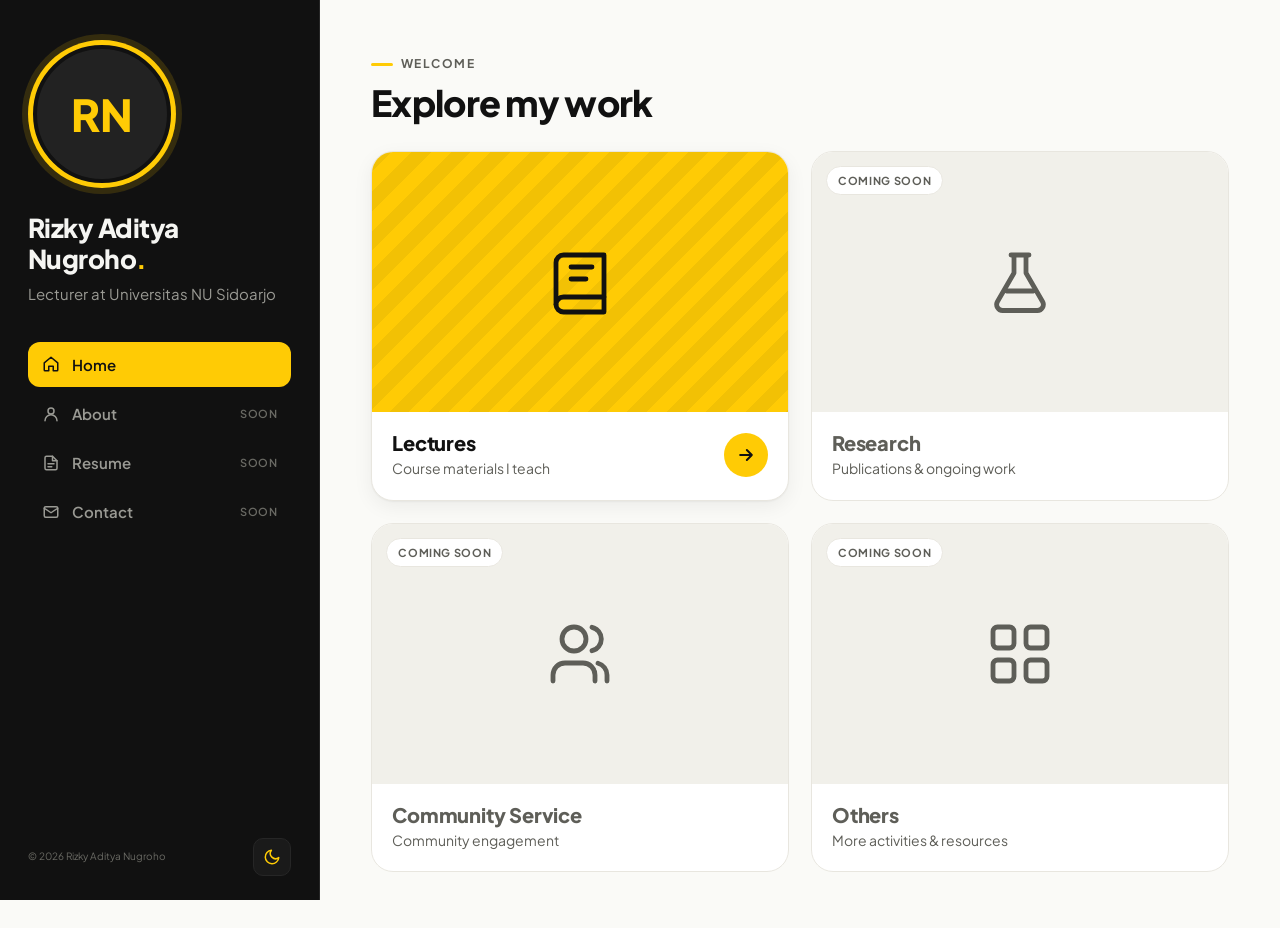
==== index.html @ 0687ba7e "Add files via upload" ====
<!doctype html>
<html lang="en">
<head>
<meta charset="utf-8">
<meta name="viewport" content="width=device-width, initial-scale=1">
<title>Rizky Aditya Nugroho</title>
<meta name="description" content="Rizky Aditya Nugroho — Lecturer at Universitas NU Sidoarjo. Lectures, research and community service.">
<link rel="preconnect" href="https://fonts.googleapis.com">
<link rel="preconnect" href="https://fonts.gstatic.com" crossorigin>
<link href="https://fonts.googleapis.com/css2?family=Plus+Jakarta+Sans:wght@400;500;600;700;800&display=swap" rel="stylesheet">
<style>
  :root {
    --yellow: #FFCB05;
    --yellow-deep: #E6B400;
    --yellow-soft: #FFF5CC;
    --black: #111111;
    --side-bg: #111111;
    --side-ink: #F5F5F2;
    --side-muted: #9A9A94;
    --side-line: #262626;
    --bg: #FAFAF7;
    --surface: #FFFFFF;
    --ink: #111111;
    --muted: #5E5E58;
    --border: #E8E6DF;
    --placeholder: #F1F0EA;
    --shadow: 0 1px 2px rgba(0,0,0,.05), 0 6px 20px rgba(0,0,0,.06);
    --shadow-hover: 0 2px 6px rgba(0,0,0,.08), 0 18px 40px rgba(0,0,0,.12);
    color-scheme: light;
  }
  @media (prefers-color-scheme: dark) {
    :root:not([data-theme="light"]) {
      --side-bg: #0A0A0A; --side-line: #222;
      --bg: #141414; --surface: #1C1C1C; --ink: #F5F5F2; --muted: #A8A8A0;
      --border: #2C2C2C; --placeholder: #232323; --yellow-soft: #3A3210;
      --shadow: 0 1px 2px rgba(0,0,0,.4); --shadow-hover: 0 18px 40px rgba(0,0,0,.5);
      color-scheme: dark;
    }
  }
  :root[data-theme="dark"] {
    --side-bg: #0A0A0A; --side-line: #222;
    --bg: #141414; --surface: #1C1C1C; --ink: #F5F5F2; --muted: #A8A8A0;
    --border: #2C2C2C; --placeholder: #232323; --yellow-soft: #3A3210;
    --shadow: 0 1px 2px rgba(0,0,0,.4); --shadow-hover: 0 18px 40px rgba(0,0,0,.5);
    color-scheme: dark;
  }

  * { box-sizing: border-box; margin: 0; padding: 0; }
  html { -webkit-text-size-adjust: 100%; }
  body {
    font-family: "Plus Jakarta Sans", system-ui, -apple-system, "Segoe UI", sans-serif;
    background: var(--bg); color: var(--ink); line-height: 1.55;
  }
  a { color: inherit; text-decoration: none; }
  svg { display: block; }
  button { font: inherit; }
  :focus-visible { outline: 3px solid var(--yellow); outline-offset: 3px; }

  .layout { display: grid; grid-template-columns: 320px minmax(0, 1fr); min-height: 100vh; }

  /* ---------- Left panel ---------- */
  .side {
    position: sticky; top: 0; height: 100vh;
    background: var(--side-bg); color: var(--side-ink);
    display: flex; flex-direction: column;
    padding: 40px 28px 24px;
    border-right: 1px solid var(--side-line);
  }
  .avatar {
    width: 148px; height: 148px; border-radius: 50%;
    padding: 5px; background: var(--yellow);
    box-shadow: 0 0 0 6px rgba(255, 203, 5, .15);
  }
  .avatar img, .avatar .initials {
    width: 100%; height: 100%; border-radius: 50%;
    border: 4px solid var(--side-bg); object-fit: cover;
  }
  .avatar .initials { display: grid; place-items: center; background: #222; color: var(--yellow); font-size: 44px; font-weight: 800; }
  .name { margin-top: 24px; font-size: 26px; font-weight: 800; line-height: 1.2; letter-spacing: -.02em; }
  .name span { color: var(--yellow); }
  .tagline { margin-top: 8px; font-size: 15px; color: var(--side-muted); }

  .nav { margin-top: 36px; display: flex; flex-direction: column; gap: 4px; }
  .nav-item {
    display: flex; align-items: center; gap: 12px;
    padding: 11px 14px; border-radius: 12px;
    font-size: 15px; font-weight: 600; color: var(--side-muted);
    border: 0; background: none; text-align: left; width: 100%;
  }
  .nav-item.current { background: var(--yellow); color: var(--black); }
  .nav-item[aria-disabled="true"] { cursor: default; }
  .nav-item .soon {
    margin-left: auto; font-size: 11px; font-weight: 600; letter-spacing: .04em; text-transform: uppercase;
    color: #6A6A64;
  }

  .side-foot {
    margin-top: auto; padding-top: 24px;
    display: flex; align-items: center; justify-content: space-between; gap: 12px;
    font-size: 12px; color: #6A6A64;
  }
  .theme-btn {
    flex: none; width: 38px; height: 38px; border-radius: 10px; cursor: pointer;
    border: 1px solid var(--side-line); background: #1A1A1A; color: var(--yellow);
    display: grid; place-items: center; transition: background .2s;
  }
  .theme-btn:hover { background: #242424; }
  .icon-sun { display: none; }
  :root[data-theme="dark"] .icon-sun { display: block; }
  :root[data-theme="dark"] .icon-moon { display: none; }
  @media (prefers-color-scheme: dark) {
    :root:not([data-theme="light"]) .icon-sun { display: block; }
    :root:not([data-theme="light"]) .icon-moon { display: none; }
  }

  /* ---------- Right panel ---------- */
  .content { padding: 48px clamp(20px, 4vw, 56px) 56px; }
  .view { display: none; animation: rise .35s ease both; max-width: 1100px; }
  .view.active { display: block; }
  @keyframes rise { from { opacity: 0; transform: translateY(10px); } to { opacity: 1; transform: none; } }

  .eyebrow {
    display: inline-flex; align-items: center; gap: 8px;
    font-size: 12px; font-weight: 700; letter-spacing: .12em; text-transform: uppercase; color: var(--muted);
  }
  .eyebrow::before { content: ""; width: 22px; height: 3px; border-radius: 2px; background: var(--yellow); }
  .view-title { margin-top: 8px; font-size: clamp(26px, 3.4vw, 36px); font-weight: 800; letter-spacing: -.02em; line-height: 1.15; }
  .view-sub { margin-top: 6px; color: var(--muted); font-size: 15px; }
  .view-head { margin-bottom: 28px; }

  .back {
    display: inline-flex; align-items: center; gap: 6px; margin-bottom: 18px;
    padding: 8px 14px 8px 10px; border-radius: 10px; cursor: pointer;
    border: 1px solid var(--border); background: var(--surface); color: var(--ink);
    font-size: 14px; font-weight: 600; transition: border-color .2s, background .2s;
  }
  .back:hover { border-color: var(--yellow); background: var(--yellow-soft); }

  /* Tiles */
  .tiles { display: grid; gap: 22px; grid-template-columns: repeat(2, minmax(0, 1fr)); }
  .tiles.courses { grid-template-columns: repeat(auto-fill, minmax(250px, 1fr)); gap: 20px; }

  .tile {
    position: relative; display: flex; flex-direction: column;
    border-radius: 22px; overflow: hidden;
    background: var(--surface); border: 1px solid var(--border);
    box-shadow: var(--shadow);
    transition: transform .25s ease, box-shadow .25s ease, border-color .25s ease;
  }
  .tile.clickable { cursor: pointer; }
  .tile.clickable:hover { transform: translateY(-5px); box-shadow: var(--shadow-hover); border-color: var(--yellow); }
  .tile.clickable:hover .go { background: var(--black); color: var(--yellow); transform: rotate(-45deg); }
  .tile.clickable:hover .media img { transform: scale(1.04); }

  .media {
    position: relative; aspect-ratio: 16 / 10; overflow: hidden;
    display: grid; place-items: center;
    background: var(--placeholder); color: var(--muted);
  }
  .tiles.courses .media { aspect-ratio: 16 / 9; }
  .tile.clickable .media {
    background:
      repeating-linear-gradient(135deg, rgba(0,0,0,.05) 0 14px, transparent 14px 28px),
      var(--yellow);
    color: var(--black);
  }
  .media img { position: absolute; inset: 0; width: 100%; height: 100%; object-fit: cover; transition: transform .5s ease; }
  .tile.disabled .media img { filter: grayscale(1); opacity: .55; }

  .tile-body { display: flex; align-items: center; gap: 14px; padding: 18px 20px 20px; }
  .tile-text { flex: 1; min-width: 0; }
  .tile-title { font-size: 20px; font-weight: 800; letter-spacing: -.01em; line-height: 1.25; }
  .tiles.courses .tile-title { font-size: 17px; font-weight: 700; }
  .tile-desc { margin-top: 3px; font-size: 14px; color: var(--muted); }
  .go {
    flex: none; width: 44px; height: 44px; border-radius: 50%;
    display: grid; place-items: center;
    background: var(--yellow); color: var(--black);
    transition: transform .3s ease, background .3s, color .3s;
  }
  .tiles.courses .go { width: 38px; height: 38px; }

  .tile.disabled { cursor: not-allowed; box-shadow: none; }
  .tile.disabled .tile-title { color: var(--muted); }
  .chip {
    position: absolute; top: 14px; left: 14px; z-index: 1;
    padding: 5px 11px; border-radius: 999px;
    font-size: 11px; font-weight: 700; letter-spacing: .06em; text-transform: uppercase;
  }
  .chip.soon { background: var(--surface); color: var(--muted); border: 1px solid var(--border); }
  .chip.live { background: var(--black); color: var(--yellow); }

  /* ---------- Responsive ---------- */
  @media (max-width: 900px) {
    .layout { grid-template-columns: 1fr; }
    .side { position: static; height: auto; padding: 32px 20px 20px; align-items: center; text-align: center; border-right: 0; }
    .avatar { width: 120px; height: 120px; }
    .name { font-size: 24px; margin-top: 18px; }
    .nav { flex-direction: row; justify-content: center; flex-wrap: wrap; gap: 6px; margin-top: 22px; }
    .nav-item { width: auto; padding: 8px 14px; font-size: 14px; }
    .nav-item .soon, .nav-item svg { display: none; }
    .side-foot { position: absolute; top: 16px; right: 16px; margin: 0; padding: 0; }
    .side-foot small { display: none; }
    .side { position: relative; }
    .content { padding: 32px 16px 40px; }
  }
  @media (max-width: 620px) { .tiles { grid-template-columns: 1fr; } }
  @media (prefers-reduced-motion: reduce) { *, *::before, *::after { animation: none !important; transition: none !important; } }
</style>
</head>
<body>
<div class="layout">

  <!-- ================= LEFT PANEL ================= -->
  <aside class="side">
    <div class="avatar">
      <img src="assets/profile.jpg" alt="Rizky Aditya Nugroho"
           onerror="this.replaceWith(Object.assign(document.createElement('div'),{className:'initials',textContent:'RN'}))">
    </div>
    <h1 class="name">Rizky Aditya<br>Nugroho<span>.</span></h1>
    <p class="tagline">Lecturer at Universitas NU Sidoarjo</p>

    <nav class="nav" aria-label="Main menu" id="mainNav"></nav>

    <div class="side-foot">
      <small>© <span id="year"></span> Rizky Aditya Nugroho</small>
      <button class="theme-btn" id="themeBtn" type="button" aria-label="Toggle light/dark mode" title="Toggle light/dark mode">
        <svg class="icon-moon" width="18" height="18" viewBox="0 0 24 24" fill="none" stroke="currentColor" stroke-width="2" stroke-linecap="round" stroke-linejoin="round"><path d="M21 12.8A9 9 0 1 1 11.2 3a7 7 0 0 0 9.8 9.8z"/></svg>
        <svg class="icon-sun" width="18" height="18" viewBox="0 0 24 24" fill="none" stroke="currentColor" stroke-width="2" stroke-linecap="round" stroke-linejoin="round"><circle cx="12" cy="12" r="4"/><path d="M12 2v2M12 20v2M4.9 4.9l1.4 1.4M17.7 17.7l1.4 1.4M2 12h2M20 12h2M4.9 19.1l1.4-1.4M17.7 6.3l1.4-1.4"/></svg>
      </button>
    </div>
  </aside>

  <!-- ================= RIGHT PANEL ================= -->
  <main class="content">
    <section class="view" id="view-home" aria-labelledby="homeTitle">
      <div class="view-head">
        <div class="eyebrow">Welcome</div>
        <h2 class="view-title" id="homeTitle">Explore my work</h2>
      </div>
      <div class="tiles" id="menuTiles"></div>
    </section>

    <section class="view" id="view-lectures" aria-labelledby="lecturesTitle">
      <button class="back" type="button" id="backBtn">
        <svg width="18" height="18" viewBox="0 0 24 24" fill="none" stroke="currentColor" stroke-width="2.2" stroke-linecap="round" stroke-linejoin="round"><path d="M15 18l-6-6 6-6"/></svg>
        Back
      </button>
      <div class="view-head">
        <div class="eyebrow">Odd semester 2026/2027</div>
        <h2 class="view-title" id="lecturesTitle">Lectures</h2>
        <p class="view-sub">Course materials — 14 meetings per course.</p>
      </div>
      <div class="tiles courses" id="courseTiles"></div>
    </section>
  </main>
</div>

<script>
  /* =====================================================================
     EDIT HERE
     image : path to a picture for the tile, e.g. "assets/tiles/lectures.jpg"
             (landscape, about 1200×750 px). Leave "" to show the icon.
     ===================================================================== */

  /* Left menu. Set href (e.g. "about.html") and active: true when a page is ready. */
  const NAV = [
    { label: "Home",    icon: "home",   href: "#",  active: true,  current: true },
    { label: "About",   icon: "user",   href: "",   active: false },
    { label: "Resume",  icon: "file",   href: "",   active: false },
    { label: "Contact", icon: "mail",   href: "",   active: false },
  ];

  /* Big tiles on the right. action "lectures" opens the course list; null = coming soon. */
  const MENU = [
    { title: "Lectures",          text: "Course materials I teach",       icon: "book",  image: "", action: "lectures" },
    { title: "Research",          text: "Publications & ongoing work",    icon: "flask", image: "", action: null },
    { title: "Community Service", text: "Community engagement",           icon: "hands", image: "", action: null },
    { title: "Others",            text: "More activities & resources",    icon: "grid",  image: "", action: null },
  ];

  /* Courses. url = address of each course's GitHub Pages site; ready: true = clickable. */
  const COURSES = [
    { name: "Communication Skill",                   url: "/communication-skill/",               ready: true,  icon: "chat",   image: "" },
    { name: "Manajemen Proyek Sistem Informasi",     url: "/manajemen-proyek-si/",               ready: true,  icon: "kanban", image: "" },
    { name: "Transformasi Digital",                  url: "/transformasi-digital/",              ready: true,  icon: "spark",  image: "" },
    { name: "Kepemimpinan dan Manajemen Organisasi", url: "/kepemimpinan-manajemen-organisasi/", ready: true,  icon: "people", image: "" },
    { name: "Data Warehouse",                        url: "/data-warehouse/",                    ready: false, icon: "db",     image: "" },
    { name: "Metode Peramalan",                      url: "/metode-peramalan/",                  ready: false, icon: "trend",  image: "" },
  ];

  /* ---------------------------------------------------------------------- */
  const ICONS = {
    home:   '<path d="M3 10.5 12 3l9 7.5V20a1 1 0 0 1-1 1h-5v-6H9v6H4a1 1 0 0 1-1-1z"/>',
    user:   '<circle cx="12" cy="8" r="4"/><path d="M4 21a8 8 0 0 1 16 0"/>',
    file:   '<path d="M14 3H6a2 2 0 0 0-2 2v14a2 2 0 0 0 2 2h12a2 2 0 0 0 2-2V9z"/><path d="M14 3v6h6M8 13h8M8 17h5"/>',
    mail:   '<rect x="3" y="5" width="18" height="14" rx="2"/><path d="m3 7 9 6 9-6"/>',
    book:   '<path d="M4 19.5A2.5 2.5 0 0 1 6.5 17H20V3H6.5A2.5 2.5 0 0 0 4 5.5v14z"/><path d="M4 19.5A2.5 2.5 0 0 0 6.5 22H20v-5"/><path d="M9 7h7M9 11h5"/>',
    flask:  '<path d="M9 3h6M10 3v6L4.5 18.5A2 2 0 0 0 6.2 21.5h11.6a2 2 0 0 0 1.7-3L14 9V3"/><path d="M7.5 15h9"/>',
    hands:  '<path d="M17 21v-2a4 4 0 0 0-4-4H7a4 4 0 0 0-4 4v2"/><circle cx="10" cy="7" r="4"/><path d="M21 21v-2a4 4 0 0 0-3-3.9M16 3.1a4 4 0 0 1 0 7.8"/>',
    grid:   '<rect x="3" y="3" width="7" height="7" rx="1.5"/><rect x="14" y="3" width="7" height="7" rx="1.5"/><rect x="3" y="14" width="7" height="7" rx="1.5"/><rect x="14" y="14" width="7" height="7" rx="1.5"/>',
    chat:   '<path d="M21 15a2 2 0 0 1-2 2H7l-4 4V5a2 2 0 0 1 2-2h14a2 2 0 0 1 2 2z"/><path d="M8 9h8M8 13h5"/>',
    kanban: '<rect x="3" y="3" width="18" height="18" rx="2"/><path d="M8 7v7M12 7v4M16 7v9"/>',
    spark:  '<path d="M12 3l1.9 5.1L19 10l-5.1 1.9L12 17l-1.9-5.1L5 10l5.1-1.9z"/><path d="M19 17l.8 2.2L22 20l-2.2.8L19 23l-.8-2.2L16 20l2.2-.8z"/>',
    people: '<circle cx="12" cy="6" r="3"/><path d="M6 21v-2a6 6 0 0 1 12 0v2"/><circle cx="4.5" cy="10" r="2"/><circle cx="19.5" cy="10" r="2"/>',
    db:     '<ellipse cx="12" cy="5" rx="8" ry="3"/><path d="M4 5v14c0 1.7 3.6 3 8 3s8-1.3 8-3V5"/><path d="M4 12c0 1.7 3.6 3 8 3s8-1.3 8-3"/>',
    trend:  '<path d="M3 3v18h18"/><path d="M7 15l4-4 3 3 6-6"/><path d="M16 8h4v4"/>',
  };
  const svg = (n, s = 24, w = 2) =>
    `<svg width="${s}" height="${s}" viewBox="0 0 24 24" fill="none" stroke="currentColor" stroke-width="${w}" stroke-linecap="round" stroke-linejoin="round" aria-hidden="true">${ICONS[n]}</svg>`;
  const GO = '<span class="go"><svg width="20" height="20" viewBox="0 0 24 24" fill="none" stroke="currentColor" stroke-width="2.4" stroke-linecap="round" stroke-linejoin="round" aria-hidden="true"><path d="M5 12h14M13 6l6 6-6 6"/></svg></span>';

  function tile({ title, text, icon, image, href, clickable, big, chip }) {
    const iconSize = big ? 72 : 52;
    const inner = `
      <div class="media">
        ${chip || ""}
        ${svg(icon, iconSize, 1.6)}
        ${image ? `<img src="${image}" alt="" loading="lazy" onerror="this.remove()">` : ""}
      </div>
      <div class="tile-body">
        <div class="tile-text">
          <div class="tile-title">${title}</div>
          ${text ? `<div class="tile-desc">${text}</div>` : ""}
        </div>
        ${clickable ? GO : ""}
      </div>`;
    return clickable
      ? `<a class="tile clickable" href="${href}">${inner}</a>`
      : `<div class="tile disabled" aria-disabled="true">${inner}</div>`;
  }

  document.getElementById("mainNav").innerHTML = NAV.map(n => {
    const cls = "nav-item" + (n.current ? " current" : "");
    const body = `${svg(n.icon, 18)}<span>${n.label}</span>${n.active ? "" : '<span class="soon">Soon</span>'}`;
    return n.active
      ? `<a class="${cls}" href="${n.href}" ${n.current ? 'aria-current="page"' : ""}>${body}</a>`
      : `<span class="${cls}" aria-disabled="true" title="Coming soon">${body}</span>`;
  }).join("");

  document.getElementById("menuTiles").innerHTML = MENU.map(m => tile({
    title: m.title, text: m.text, icon: m.icon, image: m.image, big: true,
    href: "#" + m.action, clickable: !!m.action,
    chip: m.action ? "" : '<span class="chip soon">Coming soon</span>',
  })).join("");

  document.getElementById("courseTiles").innerHTML = COURSES.map(c => tile({
    title: c.name, icon: c.icon, image: c.image, href: c.url, clickable: c.ready,
    chip: c.ready ? '<span class="chip live">Available</span>' : '<span class="chip soon">Coming soon</span>',
  })).join("");

  /* Hash router: #lectures shows the course list, anything else the home tiles. */
  function route() {
    const lectures = location.hash === "#lectures";
    document.getElementById("view-home").classList.toggle("active", !lectures);
    document.getElementById("view-lectures").classList.toggle("active", lectures);
  }
  window.addEventListener("hashchange", () => { route(); window.scrollTo({ top: 0 }); });
  route();
  document.getElementById("backBtn").addEventListener("click", () => {
    history.pushState("", document.title, location.pathname + location.search);
    route();
  });

  /* Theme toggle */
  const root = document.documentElement;
  try { const t = localStorage.getItem("theme"); if (t) root.dataset.theme = t; } catch (e) {}
  document.getElementById("themeBtn").addEventListener("click", () => {
    const dark = root.dataset.theme ? root.dataset.theme === "dark" : matchMedia("(prefers-color-scheme: dark)").matches;
    root.dataset.theme = dark ? "light" : "dark";
    try { localStorage.setItem("theme", root.dataset.theme); } catch (e) {}
  });

  document.getElementById("year").textContent = new Date().getFullYear();
</script>
</body>
</html>
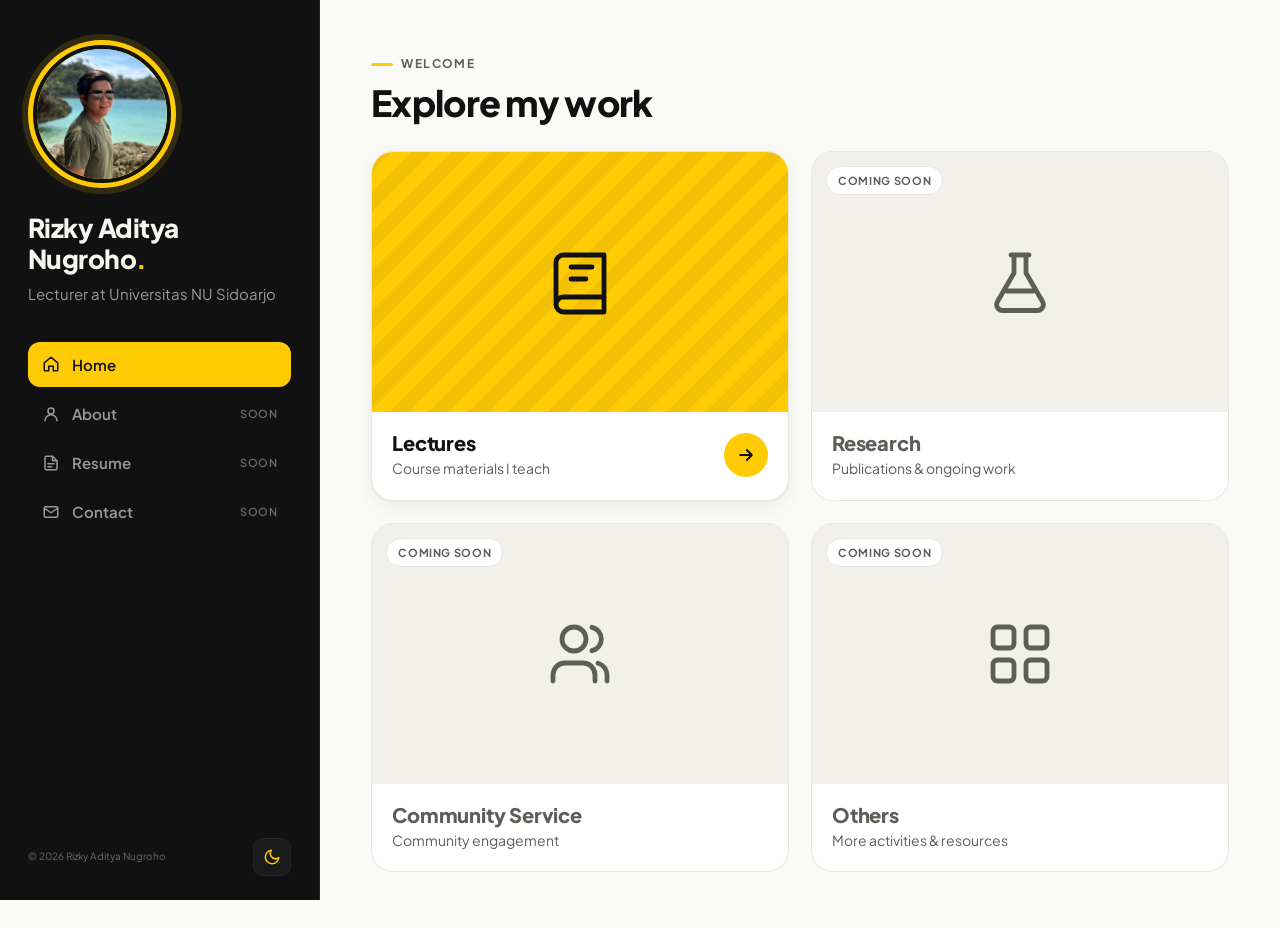
==== commit 2593c363: "Update index.html" ====
--- a/index.html
+++ b/index.html
@@ -285,8 +285,8 @@
     { name: "Manajemen Proyek Sistem Informasi",     url: "/manajemen-proyek-si/",               ready: true,  icon: "kanban", image: "" },
     { name: "Transformasi Digital",                  url: "/transformasi-digital/",              ready: true,  icon: "spark",  image: "" },
     { name: "Kepemimpinan dan Manajemen Organisasi", url: "/kepemimpinan-manajemen-organisasi/", ready: true,  icon: "people", image: "" },
-    { name: "Data Warehouse",                        url: "/data-warehouse/",                    ready: false, icon: "db",     image: "" },
-    { name: "Metode Peramalan",                      url: "/metode-peramalan/",                  ready: false, icon: "trend",  image: "" },
+    { name: "Data Warehouse",                        url: "/data-warehouse/",                    ready: true, icon: "db",     image: "" },
+    { name: "Metode Peramalan",                      url: "/metode-peramalan/",                  ready: true, icon: "trend",  image: "" },
   ];
 
   /* ---------------------------------------------------------------------- */
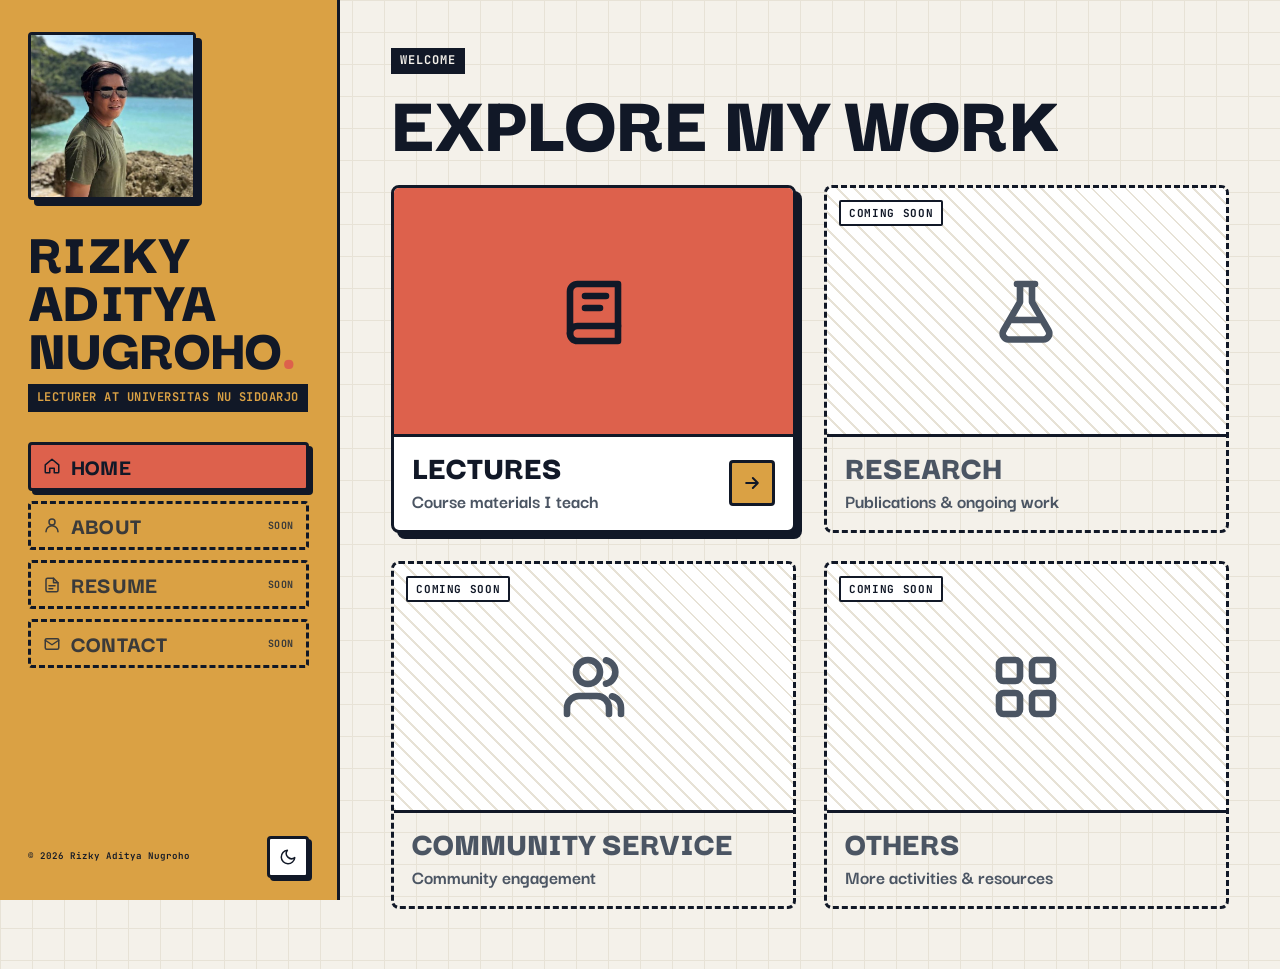
==== commit bfdefd54: "Add files via upload" ====
--- a/index.html
+++ b/index.html
@@ -7,104 +7,108 @@
 <meta name="description" content="Rizky Aditya Nugroho — Lecturer at Universitas NU Sidoarjo. Lectures, research and community service.">
 <link rel="preconnect" href="https://fonts.googleapis.com">
 <link rel="preconnect" href="https://fonts.gstatic.com" crossorigin>
-<link href="https://fonts.googleapis.com/css2?family=Plus+Jakarta+Sans:wght@400;500;600;700;800&display=swap" rel="stylesheet">
+<link href="https://fonts.googleapis.com/css2?family=Darker+Grotesque:wght@500;600;700;800;900&family=JetBrains+Mono:wght@500;700&display=swap" rel="stylesheet">
 <style>
+  /* =========================================================
+     THEME: Brutalism (typeui.sh / awesome-design-skills)
+     Tokens from DESIGN.md: primary #DD614C, secondary #DAA144,
+     surface #FFFFFF, text #111827 · Darker Grotesque + JetBrains Mono
+     ========================================================= */
   :root {
-    --yellow: #FFCB05;
-    --yellow-deep: #E6B400;
-    --yellow-soft: #FFF5CC;
-    --black: #111111;
-    --side-bg: #111111;
-    --side-ink: #F5F5F2;
-    --side-muted: #9A9A94;
-    --side-line: #262626;
-    --bg: #FAFAF7;
+    --primary: #DD614C;      /* coral */
+    --secondary: #DAA144;    /* mustard */
     --surface: #FFFFFF;
-    --ink: #111111;
-    --muted: #5E5E58;
-    --border: #E8E6DF;
-    --placeholder: #F1F0EA;
-    --shadow: 0 1px 2px rgba(0,0,0,.05), 0 6px 20px rgba(0,0,0,.06);
-    --shadow-hover: 0 2px 6px rgba(0,0,0,.08), 0 18px 40px rgba(0,0,0,.12);
+    --text: #111827;
+    --bg: #F4F1EA;           /* raw paper/concrete */
+    --line: #111827;         /* hard borders & shadows */
+    --muted: #4B5563;
+    --hatch: #E7E2D6;
+    --bw: 3px;               /* border width */
+    --sh: 6px;               /* hard shadow offset */
+    --r-sm: 4px; --r-md: 8px;
     color-scheme: light;
   }
   @media (prefers-color-scheme: dark) {
     :root:not([data-theme="light"]) {
-      --side-bg: #0A0A0A; --side-line: #222;
-      --bg: #141414; --surface: #1C1C1C; --ink: #F5F5F2; --muted: #A8A8A0;
-      --border: #2C2C2C; --placeholder: #232323; --yellow-soft: #3A3210;
-      --shadow: 0 1px 2px rgba(0,0,0,.4); --shadow-hover: 0 18px 40px rgba(0,0,0,.5);
-      color-scheme: dark;
+      --surface: #1F1F1F; --text: #F5F3EE; --bg: #121212; --line: #F5F3EE;
+      --muted: #C9C4B8; --hatch: #2A2A2A; color-scheme: dark;
     }
   }
   :root[data-theme="dark"] {
-    --side-bg: #0A0A0A; --side-line: #222;
-    --bg: #141414; --surface: #1C1C1C; --ink: #F5F5F2; --muted: #A8A8A0;
-    --border: #2C2C2C; --placeholder: #232323; --yellow-soft: #3A3210;
-    --shadow: 0 1px 2px rgba(0,0,0,.4); --shadow-hover: 0 18px 40px rgba(0,0,0,.5);
-    color-scheme: dark;
+    --surface: #1F1F1F; --text: #F5F3EE; --bg: #121212; --line: #F5F3EE;
+    --muted: #C9C4B8; --hatch: #2A2A2A; color-scheme: dark;
   }
 
   * { box-sizing: border-box; margin: 0; padding: 0; }
   html { -webkit-text-size-adjust: 100%; }
   body {
-    font-family: "Plus Jakarta Sans", system-ui, -apple-system, "Segoe UI", sans-serif;
-    background: var(--bg); color: var(--ink); line-height: 1.55;
+    font-family: "Darker Grotesque", system-ui, sans-serif;
+    font-size: 20px; font-weight: 600; line-height: 1.3;
+    background-color: var(--bg); color: var(--text);
+    background-image: linear-gradient(var(--hatch) 1px, transparent 1px), linear-gradient(90deg, var(--hatch) 1px, transparent 1px);
+    background-size: 32px 32px;
   }
   a { color: inherit; text-decoration: none; }
   svg { display: block; }
   button { font: inherit; }
-  :focus-visible { outline: 3px solid var(--yellow); outline-offset: 3px; }
-
-  .layout { display: grid; grid-template-columns: 320px minmax(0, 1fr); min-height: 100vh; }
+  .mono { font-family: "JetBrains Mono", ui-monospace, monospace; }
+  :focus-visible { outline: 3px dashed var(--primary); outline-offset: 4px; }
+
+  .layout { display: grid; grid-template-columns: 340px minmax(0, 1fr); min-height: 100vh; }
 
   /* ---------- Left panel ---------- */
   .side {
     position: sticky; top: 0; height: 100vh;
-    background: var(--side-bg); color: var(--side-ink);
+    background: var(--secondary); color: #111827;
+    border-right: var(--bw) solid var(--line);
     display: flex; flex-direction: column;
-    padding: 40px 28px 24px;
-    border-right: 1px solid var(--side-line);
+    padding: 32px 28px 22px;
   }
   .avatar {
-    width: 148px; height: 148px; border-radius: 50%;
-    padding: 5px; background: var(--yellow);
-    box-shadow: 0 0 0 6px rgba(255, 203, 5, .15);
-  }
-  .avatar img, .avatar .initials {
-    width: 100%; height: 100%; border-radius: 50%;
-    border: 4px solid var(--side-bg); object-fit: cover;
-  }
-  .avatar .initials { display: grid; place-items: center; background: #222; color: var(--yellow); font-size: 44px; font-weight: 800; }
-  .name { margin-top: 24px; font-size: 26px; font-weight: 800; line-height: 1.2; letter-spacing: -.02em; }
-  .name span { color: var(--yellow); }
-  .tagline { margin-top: 8px; font-size: 15px; color: var(--side-muted); }
-
-  .nav { margin-top: 36px; display: flex; flex-direction: column; gap: 4px; }
+    width: 168px; height: 168px; background: var(--surface);
+    border: var(--bw) solid #111827; border-radius: var(--r-sm);
+    box-shadow: var(--sh) var(--sh) 0 #111827;
+  }
+  .avatar img, .avatar .initials { width: 100%; height: 100%; object-fit: cover; display: block; }
+  .avatar .initials { display: grid; place-items: center; background: var(--primary); color: #111827; font-size: 64px; font-weight: 900; }
+  .name {
+    margin-top: 26px; font-size: 60px; font-weight: 900; line-height: .8;
+    letter-spacing: -.01em; text-transform: uppercase;
+  }
+  .name span { color: var(--primary); }
+  .tagline {
+    margin-top: 14px; display: inline-block; align-self: flex-start;
+    font-family: "JetBrains Mono", monospace; font-size: 12px; font-weight: 700;
+    text-transform: uppercase; letter-spacing: .04em;
+    background: #111827; color: var(--secondary); padding: 6px 9px;
+  }
+
+  .nav { margin-top: 30px; display: flex; flex-direction: column; gap: 10px; }
   .nav-item {
-    display: flex; align-items: center; gap: 12px;
-    padding: 11px 14px; border-radius: 12px;
-    font-size: 15px; font-weight: 600; color: var(--side-muted);
-    border: 0; background: none; text-align: left; width: 100%;
-  }
-  .nav-item.current { background: var(--yellow); color: var(--black); }
-  .nav-item[aria-disabled="true"] { cursor: default; }
-  .nav-item .soon {
-    margin-left: auto; font-size: 11px; font-weight: 600; letter-spacing: .04em; text-transform: uppercase;
-    color: #6A6A64;
-  }
+    display: flex; align-items: center; gap: 10px; width: 100%;
+    padding: 6px 12px; text-align: left;
+    background: #FFFFFF; color: #111827;
+    border: var(--bw) solid #111827; border-radius: var(--r-sm);
+    font-size: 24px; font-weight: 800; text-transform: uppercase; letter-spacing: .01em;
+  }
+  .nav-item.current { background: var(--primary); box-shadow: 4px 4px 0 #111827; }
+  a.nav-item:hover { transform: translate(-2px, -2px); box-shadow: 6px 6px 0 #111827; }
+  .nav-item[aria-disabled="true"] { background: transparent; border-style: dashed; color: #3A3A3A; cursor: not-allowed; }
+  .nav-item .soon { margin-left: auto; font-family: "JetBrains Mono", monospace; font-size: 10px; font-weight: 700; letter-spacing: .06em; }
 
   .side-foot {
-    margin-top: auto; padding-top: 24px;
+    margin-top: auto; padding-top: 22px;
     display: flex; align-items: center; justify-content: space-between; gap: 12px;
-    font-size: 12px; color: #6A6A64;
+    font-family: "JetBrains Mono", monospace; font-size: 11px; color: #111827;
   }
   .theme-btn {
-    flex: none; width: 38px; height: 38px; border-radius: 10px; cursor: pointer;
-    border: 1px solid var(--side-line); background: #1A1A1A; color: var(--yellow);
-    display: grid; place-items: center; transition: background .2s;
-  }
-  .theme-btn:hover { background: #242424; }
+    flex: none; width: 42px; height: 42px; cursor: pointer;
+    background: #FFFFFF; color: #111827;
+    border: var(--bw) solid #111827; border-radius: var(--r-sm);
+    box-shadow: 3px 3px 0 #111827; display: grid; place-items: center;
+  }
+  .theme-btn:hover { background: var(--primary); }
+  .theme-btn:active { transform: translate(3px, 3px); box-shadow: none; }
   .icon-sun { display: none; }
   :root[data-theme="dark"] .icon-sun { display: block; }
   :root[data-theme="dark"] .icon-moon { display: none; }
@@ -114,98 +118,97 @@
   }
 
   /* ---------- Right panel ---------- */
-  .content { padding: 48px clamp(20px, 4vw, 56px) 56px; }
-  .view { display: none; animation: rise .35s ease both; max-width: 1100px; }
+  .content { padding: 44px clamp(20px, 4vw, 56px) 60px; }
+  .view { display: none; max-width: 1100px; }
   .view.active { display: block; }
-  @keyframes rise { from { opacity: 0; transform: translateY(10px); } to { opacity: 1; transform: none; } }
 
   .eyebrow {
-    display: inline-flex; align-items: center; gap: 8px;
-    font-size: 12px; font-weight: 700; letter-spacing: .12em; text-transform: uppercase; color: var(--muted);
-  }
-  .eyebrow::before { content: ""; width: 22px; height: 3px; border-radius: 2px; background: var(--yellow); }
-  .view-title { margin-top: 8px; font-size: clamp(26px, 3.4vw, 36px); font-weight: 800; letter-spacing: -.02em; line-height: 1.15; }
-  .view-sub { margin-top: 6px; color: var(--muted); font-size: 15px; }
-  .view-head { margin-bottom: 28px; }
+    display: inline-block; font-family: "JetBrains Mono", monospace;
+    font-size: 12px; font-weight: 700; letter-spacing: .08em; text-transform: uppercase;
+    background: var(--text); color: var(--bg); padding: 5px 9px;
+  }
+  .view-title { margin-top: 10px; font-size: clamp(48px, 7vw, 84px); font-weight: 900; line-height: .85; text-transform: uppercase; letter-spacing: -.01em; }
+  .view-sub { margin-top: 10px; font-size: 22px; color: var(--muted); font-weight: 700; }
+  .view-head { margin-bottom: 30px; }
 
   .back {
-    display: inline-flex; align-items: center; gap: 6px; margin-bottom: 18px;
-    padding: 8px 14px 8px 10px; border-radius: 10px; cursor: pointer;
-    border: 1px solid var(--border); background: var(--surface); color: var(--ink);
-    font-size: 14px; font-weight: 600; transition: border-color .2s, background .2s;
-  }
-  .back:hover { border-color: var(--yellow); background: var(--yellow-soft); }
+    display: inline-flex; align-items: center; gap: 6px; margin-bottom: 20px; cursor: pointer;
+    padding: 4px 14px 4px 8px; background: var(--surface); color: var(--text);
+    border: var(--bw) solid var(--line); border-radius: var(--r-sm); box-shadow: 4px 4px 0 var(--line);
+    font-size: 22px; font-weight: 800; text-transform: uppercase;
+  }
+  .back:hover { background: var(--secondary); color: #111827; }
+  .back:active { transform: translate(4px, 4px); box-shadow: none; }
 
   /* Tiles */
-  .tiles { display: grid; gap: 22px; grid-template-columns: repeat(2, minmax(0, 1fr)); }
-  .tiles.courses { grid-template-columns: repeat(auto-fill, minmax(250px, 1fr)); gap: 20px; }
+  .tiles { display: grid; gap: 28px; grid-template-columns: repeat(2, minmax(0, 1fr)); }
+  .tiles.courses { grid-template-columns: repeat(auto-fill, minmax(260px, 1fr)); gap: 24px; }
 
   .tile {
-    position: relative; display: flex; flex-direction: column;
-    border-radius: 22px; overflow: hidden;
-    background: var(--surface); border: 1px solid var(--border);
-    box-shadow: var(--shadow);
-    transition: transform .25s ease, box-shadow .25s ease, border-color .25s ease;
+    position: relative; display: flex; flex-direction: column; overflow: hidden;
+    background: var(--surface); color: var(--text);
+    border: var(--bw) solid var(--line); border-radius: var(--r-md);
+    box-shadow: var(--sh) var(--sh) 0 var(--line);
+    transition: transform .12s steps(2), box-shadow .12s steps(2);
   }
   .tile.clickable { cursor: pointer; }
-  .tile.clickable:hover { transform: translateY(-5px); box-shadow: var(--shadow-hover); border-color: var(--yellow); }
-  .tile.clickable:hover .go { background: var(--black); color: var(--yellow); transform: rotate(-45deg); }
-  .tile.clickable:hover .media img { transform: scale(1.04); }
+  .tile.clickable:hover { transform: translate(-3px, -3px); box-shadow: calc(var(--sh) + 3px) calc(var(--sh) + 3px) 0 var(--line); }
+  .tile.clickable:active { transform: translate(var(--sh), var(--sh)); box-shadow: none; }
+  .tile.clickable:hover .go { background: #111827; color: var(--secondary); }
 
   .media {
     position: relative; aspect-ratio: 16 / 10; overflow: hidden;
     display: grid; place-items: center;
-    background: var(--placeholder); color: var(--muted);
+    border-bottom: var(--bw) solid var(--line);
+    background: repeating-linear-gradient(45deg, var(--hatch) 0 2px, transparent 2px 12px), var(--surface);
+    color: var(--muted);
   }
   .tiles.courses .media { aspect-ratio: 16 / 9; }
-  .tile.clickable .media {
-    background:
-      repeating-linear-gradient(135deg, rgba(0,0,0,.05) 0 14px, transparent 14px 28px),
-      var(--yellow);
-    color: var(--black);
-  }
-  .media img { position: absolute; inset: 0; width: 100%; height: 100%; object-fit: cover; transition: transform .5s ease; }
-  .tile.disabled .media img { filter: grayscale(1); opacity: .55; }
-
-  .tile-body { display: flex; align-items: center; gap: 14px; padding: 18px 20px 20px; }
-  .tile-text { flex: 1; min-width: 0; }
-  .tile-title { font-size: 20px; font-weight: 800; letter-spacing: -.01em; line-height: 1.25; }
-  .tiles.courses .tile-title { font-size: 17px; font-weight: 700; }
-  .tile-desc { margin-top: 3px; font-size: 14px; color: var(--muted); }
+  .tile.clickable .media { background: var(--primary); color: #111827; }
+  .tiles.courses .tile.clickable:nth-child(even) .media { background: var(--secondary); }
+  .media svg { stroke-width: 2.2; }
+  .media img { position: absolute; inset: 0; width: 100%; height: 100%; object-fit: cover; }
+  .tile.disabled .media img { filter: grayscale(1) contrast(1.1); opacity: .5; }
+
+  .tile-body { display: flex; align-items: center; gap: 14px; padding: 14px 18px 16px; }
+  .tile-text { flex: 1; min-width: 0; overflow-wrap: break-word; hyphens: auto; }
+  .tile-title { font-size: 34px; font-weight: 900; line-height: .9; text-transform: uppercase; }
+  .tiles.courses .tile-title { font-size: 24px; line-height: .95; }
+  .tiles.courses .tile-body { padding: 14px 14px 16px; gap: 10px; }
+  .tiles.courses .go { width: 38px; height: 38px; }
+  .tile-desc { margin-top: 6px; font-size: 20px; font-weight: 700; color: var(--muted); }
   .go {
-    flex: none; width: 44px; height: 44px; border-radius: 50%;
-    display: grid; place-items: center;
-    background: var(--yellow); color: var(--black);
-    transition: transform .3s ease, background .3s, color .3s;
-  }
-  .tiles.courses .go { width: 38px; height: 38px; }
-
-  .tile.disabled { cursor: not-allowed; box-shadow: none; }
+    flex: none; width: 46px; height: 46px; display: grid; place-items: center;
+    background: var(--secondary); color: #111827;
+    border: var(--bw) solid #111827; border-radius: var(--r-sm);
+  }
+
+  .tile.disabled { cursor: not-allowed; border-style: dashed; box-shadow: none; background: transparent; }
   .tile.disabled .tile-title { color: var(--muted); }
   .chip {
-    position: absolute; top: 14px; left: 14px; z-index: 1;
-    padding: 5px 11px; border-radius: 999px;
-    font-size: 11px; font-weight: 700; letter-spacing: .06em; text-transform: uppercase;
-  }
-  .chip.soon { background: var(--surface); color: var(--muted); border: 1px solid var(--border); }
-  .chip.live { background: var(--black); color: var(--yellow); }
+    position: absolute; top: 12px; left: 12px; z-index: 1;
+    font-family: "JetBrains Mono", monospace; font-size: 11px; font-weight: 700;
+    letter-spacing: .06em; text-transform: uppercase;
+    padding: 4px 8px; border: 2px solid #111827; border-radius: 2px;
+  }
+  .chip.soon { background: #FFFFFF; color: #111827; }
+  .chip.live { background: #111827; color: var(--secondary); }
 
   /* ---------- Responsive ---------- */
   @media (max-width: 900px) {
     .layout { grid-template-columns: 1fr; }
-    .side { position: static; height: auto; padding: 32px 20px 20px; align-items: center; text-align: center; border-right: 0; }
+    .side { position: relative; height: auto; border-right: 0; border-bottom: var(--bw) solid var(--line); padding: 24px 16px 22px; }
     .avatar { width: 120px; height: 120px; }
-    .name { font-size: 24px; margin-top: 18px; }
-    .nav { flex-direction: row; justify-content: center; flex-wrap: wrap; gap: 6px; margin-top: 22px; }
-    .nav-item { width: auto; padding: 8px 14px; font-size: 14px; }
+    .name { font-size: 44px; margin-top: 20px; }
+    .nav { flex-direction: row; flex-wrap: wrap; gap: 8px; margin-top: 20px; }
+    .nav-item { width: auto; font-size: 20px; padding: 4px 10px; }
     .nav-item .soon, .nav-item svg { display: none; }
-    .side-foot { position: absolute; top: 16px; right: 16px; margin: 0; padding: 0; }
+    .side-foot { position: absolute; top: 24px; right: 16px; margin: 0; padding: 0; }
     .side-foot small { display: none; }
-    .side { position: relative; }
-    .content { padding: 32px 16px 40px; }
+    .content { padding: 30px 16px 44px; }
   }
   @media (max-width: 620px) { .tiles { grid-template-columns: 1fr; } }
-  @media (prefers-reduced-motion: reduce) { *, *::before, *::after { animation: none !important; transition: none !important; } }
+  @media (prefers-reduced-motion: reduce) { *, *::before, *::after { transition: none !important; } }
 </style>
 </head>
 <body>
@@ -217,7 +220,7 @@
       <img src="assets/profile.jpg" alt="Rizky Aditya Nugroho"
            onerror="this.replaceWith(Object.assign(document.createElement('div'),{className:'initials',textContent:'RN'}))">
     </div>
-    <h1 class="name">Rizky Aditya<br>Nugroho<span>.</span></h1>
+    <h1 class="name">Rizky<br>Aditya<br>Nugroho<span>.</span></h1>
     <p class="tagline">Lecturer at Universitas NU Sidoarjo</p>
 
     <nav class="nav" aria-label="Main menu" id="mainNav"></nav>
@@ -285,8 +288,8 @@
     { name: "Manajemen Proyek Sistem Informasi",     url: "/manajemen-proyek-si/",               ready: true,  icon: "kanban", image: "" },
     { name: "Transformasi Digital",                  url: "/transformasi-digital/",              ready: true,  icon: "spark",  image: "" },
     { name: "Kepemimpinan dan Manajemen Organisasi", url: "/kepemimpinan-manajemen-organisasi/", ready: true,  icon: "people", image: "" },
-    { name: "Data Warehouse",                        url: "/data-warehouse/",                    ready: true, icon: "db",     image: "" },
-    { name: "Metode Peramalan",                      url: "/metode-peramalan/",                  ready: true, icon: "trend",  image: "" },
+    { name: "Data Warehouse",                        url: "/data-warehouse/",                    ready: false, icon: "db",     image: "" },
+    { name: "Metode Peramalan",                      url: "/metode-peramalan/",                  ready: false, icon: "trend",  image: "" },
   ];
 
   /* ---------------------------------------------------------------------- */
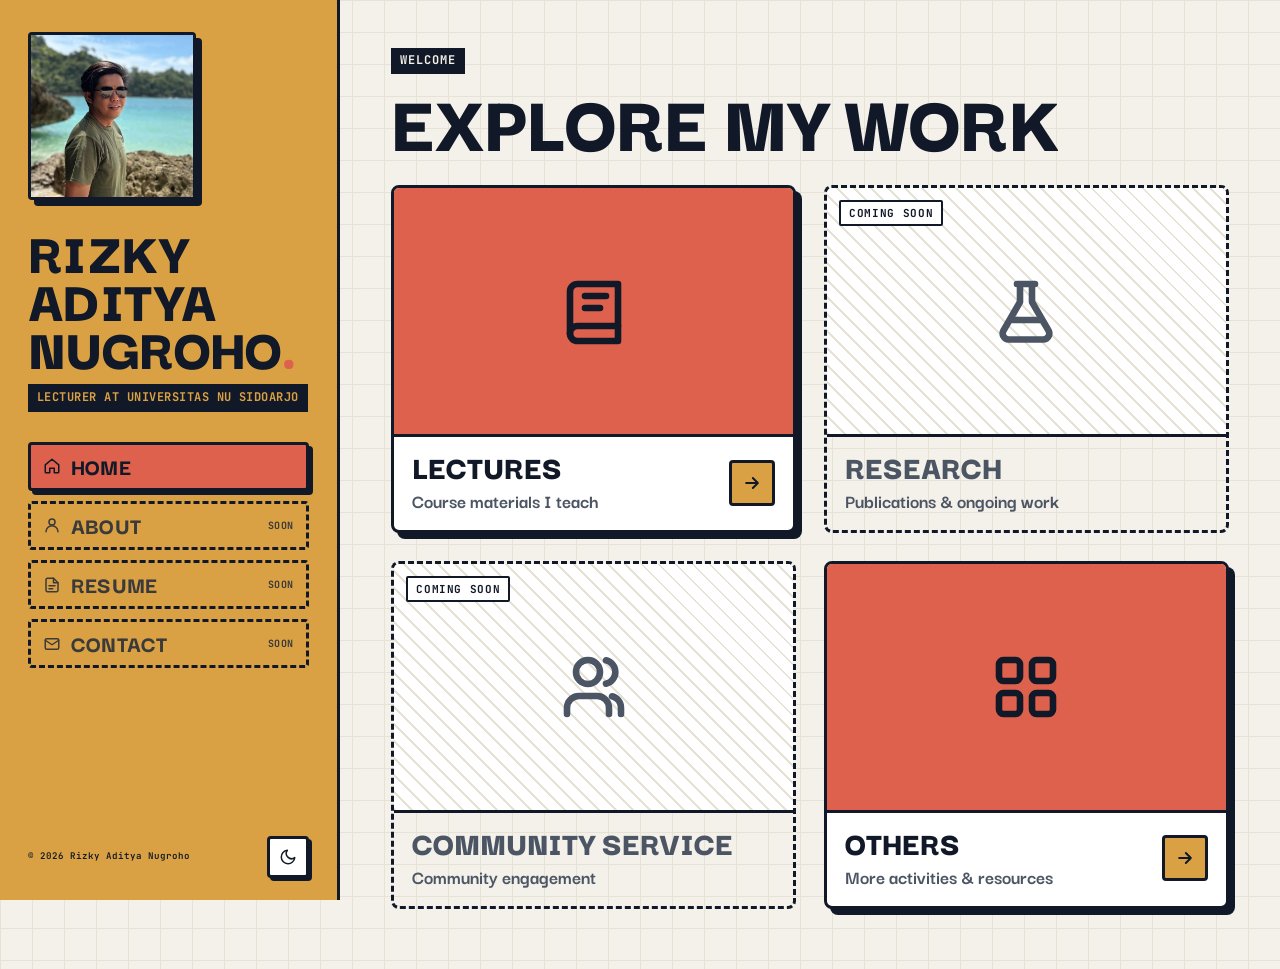
==== commit 65284770: "Add files via upload" ====
--- a/index.html
+++ b/index.html
@@ -5,211 +5,12 @@
 <meta name="viewport" content="width=device-width, initial-scale=1">
 <title>Rizky Aditya Nugroho</title>
 <meta name="description" content="Rizky Aditya Nugroho — Lecturer at Universitas NU Sidoarjo. Lectures, research and community service.">
+<link rel="icon" type="image/png" href="assets/favicon.png">
+<link rel="apple-touch-icon" href="assets/favicon.png">
 <link rel="preconnect" href="https://fonts.googleapis.com">
 <link rel="preconnect" href="https://fonts.gstatic.com" crossorigin>
 <link href="https://fonts.googleapis.com/css2?family=Darker+Grotesque:wght@500;600;700;800;900&family=JetBrains+Mono:wght@500;700&display=swap" rel="stylesheet">
-<style>
-  /* =========================================================
-     THEME: Brutalism (typeui.sh / awesome-design-skills)
-     Tokens from DESIGN.md: primary #DD614C, secondary #DAA144,
-     surface #FFFFFF, text #111827 · Darker Grotesque + JetBrains Mono
-     ========================================================= */
-  :root {
-    --primary: #DD614C;      /* coral */
-    --secondary: #DAA144;    /* mustard */
-    --surface: #FFFFFF;
-    --text: #111827;
-    --bg: #F4F1EA;           /* raw paper/concrete */
-    --line: #111827;         /* hard borders & shadows */
-    --muted: #4B5563;
-    --hatch: #E7E2D6;
-    --bw: 3px;               /* border width */
-    --sh: 6px;               /* hard shadow offset */
-    --r-sm: 4px; --r-md: 8px;
-    color-scheme: light;
-  }
-  @media (prefers-color-scheme: dark) {
-    :root:not([data-theme="light"]) {
-      --surface: #1F1F1F; --text: #F5F3EE; --bg: #121212; --line: #F5F3EE;
-      --muted: #C9C4B8; --hatch: #2A2A2A; color-scheme: dark;
-    }
-  }
-  :root[data-theme="dark"] {
-    --surface: #1F1F1F; --text: #F5F3EE; --bg: #121212; --line: #F5F3EE;
-    --muted: #C9C4B8; --hatch: #2A2A2A; color-scheme: dark;
-  }
-
-  * { box-sizing: border-box; margin: 0; padding: 0; }
-  html { -webkit-text-size-adjust: 100%; }
-  body {
-    font-family: "Darker Grotesque", system-ui, sans-serif;
-    font-size: 20px; font-weight: 600; line-height: 1.3;
-    background-color: var(--bg); color: var(--text);
-    background-image: linear-gradient(var(--hatch) 1px, transparent 1px), linear-gradient(90deg, var(--hatch) 1px, transparent 1px);
-    background-size: 32px 32px;
-  }
-  a { color: inherit; text-decoration: none; }
-  svg { display: block; }
-  button { font: inherit; }
-  .mono { font-family: "JetBrains Mono", ui-monospace, monospace; }
-  :focus-visible { outline: 3px dashed var(--primary); outline-offset: 4px; }
-
-  .layout { display: grid; grid-template-columns: 340px minmax(0, 1fr); min-height: 100vh; }
-
-  /* ---------- Left panel ---------- */
-  .side {
-    position: sticky; top: 0; height: 100vh;
-    background: var(--secondary); color: #111827;
-    border-right: var(--bw) solid var(--line);
-    display: flex; flex-direction: column;
-    padding: 32px 28px 22px;
-  }
-  .avatar {
-    width: 168px; height: 168px; background: var(--surface);
-    border: var(--bw) solid #111827; border-radius: var(--r-sm);
-    box-shadow: var(--sh) var(--sh) 0 #111827;
-  }
-  .avatar img, .avatar .initials { width: 100%; height: 100%; object-fit: cover; display: block; }
-  .avatar .initials { display: grid; place-items: center; background: var(--primary); color: #111827; font-size: 64px; font-weight: 900; }
-  .name {
-    margin-top: 26px; font-size: 60px; font-weight: 900; line-height: .8;
-    letter-spacing: -.01em; text-transform: uppercase;
-  }
-  .name span { color: var(--primary); }
-  .tagline {
-    margin-top: 14px; display: inline-block; align-self: flex-start;
-    font-family: "JetBrains Mono", monospace; font-size: 12px; font-weight: 700;
-    text-transform: uppercase; letter-spacing: .04em;
-    background: #111827; color: var(--secondary); padding: 6px 9px;
-  }
-
-  .nav { margin-top: 30px; display: flex; flex-direction: column; gap: 10px; }
-  .nav-item {
-    display: flex; align-items: center; gap: 10px; width: 100%;
-    padding: 6px 12px; text-align: left;
-    background: #FFFFFF; color: #111827;
-    border: var(--bw) solid #111827; border-radius: var(--r-sm);
-    font-size: 24px; font-weight: 800; text-transform: uppercase; letter-spacing: .01em;
-  }
-  .nav-item.current { background: var(--primary); box-shadow: 4px 4px 0 #111827; }
-  a.nav-item:hover { transform: translate(-2px, -2px); box-shadow: 6px 6px 0 #111827; }
-  .nav-item[aria-disabled="true"] { background: transparent; border-style: dashed; color: #3A3A3A; cursor: not-allowed; }
-  .nav-item .soon { margin-left: auto; font-family: "JetBrains Mono", monospace; font-size: 10px; font-weight: 700; letter-spacing: .06em; }
-
-  .side-foot {
-    margin-top: auto; padding-top: 22px;
-    display: flex; align-items: center; justify-content: space-between; gap: 12px;
-    font-family: "JetBrains Mono", monospace; font-size: 11px; color: #111827;
-  }
-  .theme-btn {
-    flex: none; width: 42px; height: 42px; cursor: pointer;
-    background: #FFFFFF; color: #111827;
-    border: var(--bw) solid #111827; border-radius: var(--r-sm);
-    box-shadow: 3px 3px 0 #111827; display: grid; place-items: center;
-  }
-  .theme-btn:hover { background: var(--primary); }
-  .theme-btn:active { transform: translate(3px, 3px); box-shadow: none; }
-  .icon-sun { display: none; }
-  :root[data-theme="dark"] .icon-sun { display: block; }
-  :root[data-theme="dark"] .icon-moon { display: none; }
-  @media (prefers-color-scheme: dark) {
-    :root:not([data-theme="light"]) .icon-sun { display: block; }
-    :root:not([data-theme="light"]) .icon-moon { display: none; }
-  }
-
-  /* ---------- Right panel ---------- */
-  .content { padding: 44px clamp(20px, 4vw, 56px) 60px; }
-  .view { display: none; max-width: 1100px; }
-  .view.active { display: block; }
-
-  .eyebrow {
-    display: inline-block; font-family: "JetBrains Mono", monospace;
-    font-size: 12px; font-weight: 700; letter-spacing: .08em; text-transform: uppercase;
-    background: var(--text); color: var(--bg); padding: 5px 9px;
-  }
-  .view-title { margin-top: 10px; font-size: clamp(48px, 7vw, 84px); font-weight: 900; line-height: .85; text-transform: uppercase; letter-spacing: -.01em; }
-  .view-sub { margin-top: 10px; font-size: 22px; color: var(--muted); font-weight: 700; }
-  .view-head { margin-bottom: 30px; }
-
-  .back {
-    display: inline-flex; align-items: center; gap: 6px; margin-bottom: 20px; cursor: pointer;
-    padding: 4px 14px 4px 8px; background: var(--surface); color: var(--text);
-    border: var(--bw) solid var(--line); border-radius: var(--r-sm); box-shadow: 4px 4px 0 var(--line);
-    font-size: 22px; font-weight: 800; text-transform: uppercase;
-  }
-  .back:hover { background: var(--secondary); color: #111827; }
-  .back:active { transform: translate(4px, 4px); box-shadow: none; }
-
-  /* Tiles */
-  .tiles { display: grid; gap: 28px; grid-template-columns: repeat(2, minmax(0, 1fr)); }
-  .tiles.courses { grid-template-columns: repeat(auto-fill, minmax(260px, 1fr)); gap: 24px; }
-
-  .tile {
-    position: relative; display: flex; flex-direction: column; overflow: hidden;
-    background: var(--surface); color: var(--text);
-    border: var(--bw) solid var(--line); border-radius: var(--r-md);
-    box-shadow: var(--sh) var(--sh) 0 var(--line);
-    transition: transform .12s steps(2), box-shadow .12s steps(2);
-  }
-  .tile.clickable { cursor: pointer; }
-  .tile.clickable:hover { transform: translate(-3px, -3px); box-shadow: calc(var(--sh) + 3px) calc(var(--sh) + 3px) 0 var(--line); }
-  .tile.clickable:active { transform: translate(var(--sh), var(--sh)); box-shadow: none; }
-  .tile.clickable:hover .go { background: #111827; color: var(--secondary); }
-
-  .media {
-    position: relative; aspect-ratio: 16 / 10; overflow: hidden;
-    display: grid; place-items: center;
-    border-bottom: var(--bw) solid var(--line);
-    background: repeating-linear-gradient(45deg, var(--hatch) 0 2px, transparent 2px 12px), var(--surface);
-    color: var(--muted);
-  }
-  .tiles.courses .media { aspect-ratio: 16 / 9; }
-  .tile.clickable .media { background: var(--primary); color: #111827; }
-  .tiles.courses .tile.clickable:nth-child(even) .media { background: var(--secondary); }
-  .media svg { stroke-width: 2.2; }
-  .media img { position: absolute; inset: 0; width: 100%; height: 100%; object-fit: cover; }
-  .tile.disabled .media img { filter: grayscale(1) contrast(1.1); opacity: .5; }
-
-  .tile-body { display: flex; align-items: center; gap: 14px; padding: 14px 18px 16px; }
-  .tile-text { flex: 1; min-width: 0; overflow-wrap: break-word; hyphens: auto; }
-  .tile-title { font-size: 34px; font-weight: 900; line-height: .9; text-transform: uppercase; }
-  .tiles.courses .tile-title { font-size: 24px; line-height: .95; }
-  .tiles.courses .tile-body { padding: 14px 14px 16px; gap: 10px; }
-  .tiles.courses .go { width: 38px; height: 38px; }
-  .tile-desc { margin-top: 6px; font-size: 20px; font-weight: 700; color: var(--muted); }
-  .go {
-    flex: none; width: 46px; height: 46px; display: grid; place-items: center;
-    background: var(--secondary); color: #111827;
-    border: var(--bw) solid #111827; border-radius: var(--r-sm);
-  }
-
-  .tile.disabled { cursor: not-allowed; border-style: dashed; box-shadow: none; background: transparent; }
-  .tile.disabled .tile-title { color: var(--muted); }
-  .chip {
-    position: absolute; top: 12px; left: 12px; z-index: 1;
-    font-family: "JetBrains Mono", monospace; font-size: 11px; font-weight: 700;
-    letter-spacing: .06em; text-transform: uppercase;
-    padding: 4px 8px; border: 2px solid #111827; border-radius: 2px;
-  }
-  .chip.soon { background: #FFFFFF; color: #111827; }
-  .chip.live { background: #111827; color: var(--secondary); }
-
-  /* ---------- Responsive ---------- */
-  @media (max-width: 900px) {
-    .layout { grid-template-columns: 1fr; }
-    .side { position: relative; height: auto; border-right: 0; border-bottom: var(--bw) solid var(--line); padding: 24px 16px 22px; }
-    .avatar { width: 120px; height: 120px; }
-    .name { font-size: 44px; margin-top: 20px; }
-    .nav { flex-direction: row; flex-wrap: wrap; gap: 8px; margin-top: 20px; }
-    .nav-item { width: auto; font-size: 20px; padding: 4px 10px; }
-    .nav-item .soon, .nav-item svg { display: none; }
-    .side-foot { position: absolute; top: 24px; right: 16px; margin: 0; padding: 0; }
-    .side-foot small { display: none; }
-    .content { padding: 30px 16px 44px; }
-  }
-  @media (max-width: 620px) { .tiles { grid-template-columns: 1fr; } }
-  @media (prefers-reduced-motion: reduce) { *, *::before, *::after { transition: none !important; } }
-</style>
+<link rel="stylesheet" href="css/style.css">
 </head>
 <body>
 <div class="layout">
@@ -256,125 +57,23 @@
       </div>
       <div class="tiles courses" id="courseTiles"></div>
     </section>
+
+    <section class="view" id="view-others" aria-labelledby="othersTitle">
+      <button class="back" type="button">
+        <svg width="18" height="18" viewBox="0 0 24 24" fill="none" stroke="currentColor" stroke-width="2.2" stroke-linecap="round" stroke-linejoin="round"><path d="M15 18l-6-6 6-6"/></svg>
+        Back
+      </button>
+      <div class="view-head">
+        <div class="eyebrow">Resources</div>
+        <h2 class="view-title" id="othersTitle">Others</h2>
+        <p class="view-sub">Learning resources and other projects.</p>
+      </div>
+      <div class="tiles courses" id="othersTiles"></div>
+    </section>
   </main>
 </div>
 
-<script>
-  /* =====================================================================
-     EDIT HERE
-     image : path to a picture for the tile, e.g. "assets/tiles/lectures.jpg"
-             (landscape, about 1200×750 px). Leave "" to show the icon.
-     ===================================================================== */
-
-  /* Left menu. Set href (e.g. "about.html") and active: true when a page is ready. */
-  const NAV = [
-    { label: "Home",    icon: "home",   href: "#",  active: true,  current: true },
-    { label: "About",   icon: "user",   href: "",   active: false },
-    { label: "Resume",  icon: "file",   href: "",   active: false },
-    { label: "Contact", icon: "mail",   href: "",   active: false },
-  ];
-
-  /* Big tiles on the right. action "lectures" opens the course list; null = coming soon. */
-  const MENU = [
-    { title: "Lectures",          text: "Course materials I teach",       icon: "book",  image: "", action: "lectures" },
-    { title: "Research",          text: "Publications & ongoing work",    icon: "flask", image: "", action: null },
-    { title: "Community Service", text: "Community engagement",           icon: "hands", image: "", action: null },
-    { title: "Others",            text: "More activities & resources",    icon: "grid",  image: "", action: null },
-  ];
-
-  /* Courses. url = address of each course's GitHub Pages site; ready: true = clickable. */
-  const COURSES = [
-    { name: "Communication Skill",                   url: "/communication-skill/",               ready: true,  icon: "chat",   image: "" },
-    { name: "Manajemen Proyek Sistem Informasi",     url: "/manajemen-proyek-si/",               ready: true,  icon: "kanban", image: "" },
-    { name: "Transformasi Digital",                  url: "/transformasi-digital/",              ready: true,  icon: "spark",  image: "" },
-    { name: "Kepemimpinan dan Manajemen Organisasi", url: "/kepemimpinan-manajemen-organisasi/", ready: true,  icon: "people", image: "" },
-    { name: "Data Warehouse",                        url: "/data-warehouse/",                    ready: false, icon: "db",     image: "" },
-    { name: "Metode Peramalan",                      url: "/metode-peramalan/",                  ready: false, icon: "trend",  image: "" },
-  ];
-
-  /* ---------------------------------------------------------------------- */
-  const ICONS = {
-    home:   '<path d="M3 10.5 12 3l9 7.5V20a1 1 0 0 1-1 1h-5v-6H9v6H4a1 1 0 0 1-1-1z"/>',
-    user:   '<circle cx="12" cy="8" r="4"/><path d="M4 21a8 8 0 0 1 16 0"/>',
-    file:   '<path d="M14 3H6a2 2 0 0 0-2 2v14a2 2 0 0 0 2 2h12a2 2 0 0 0 2-2V9z"/><path d="M14 3v6h6M8 13h8M8 17h5"/>',
-    mail:   '<rect x="3" y="5" width="18" height="14" rx="2"/><path d="m3 7 9 6 9-6"/>',
-    book:   '<path d="M4 19.5A2.5 2.5 0 0 1 6.5 17H20V3H6.5A2.5 2.5 0 0 0 4 5.5v14z"/><path d="M4 19.5A2.5 2.5 0 0 0 6.5 22H20v-5"/><path d="M9 7h7M9 11h5"/>',
-    flask:  '<path d="M9 3h6M10 3v6L4.5 18.5A2 2 0 0 0 6.2 21.5h11.6a2 2 0 0 0 1.7-3L14 9V3"/><path d="M7.5 15h9"/>',
-    hands:  '<path d="M17 21v-2a4 4 0 0 0-4-4H7a4 4 0 0 0-4 4v2"/><circle cx="10" cy="7" r="4"/><path d="M21 21v-2a4 4 0 0 0-3-3.9M16 3.1a4 4 0 0 1 0 7.8"/>',
-    grid:   '<rect x="3" y="3" width="7" height="7" rx="1.5"/><rect x="14" y="3" width="7" height="7" rx="1.5"/><rect x="3" y="14" width="7" height="7" rx="1.5"/><rect x="14" y="14" width="7" height="7" rx="1.5"/>',
-    chat:   '<path d="M21 15a2 2 0 0 1-2 2H7l-4 4V5a2 2 0 0 1 2-2h14a2 2 0 0 1 2 2z"/><path d="M8 9h8M8 13h5"/>',
-    kanban: '<rect x="3" y="3" width="18" height="18" rx="2"/><path d="M8 7v7M12 7v4M16 7v9"/>',
-    spark:  '<path d="M12 3l1.9 5.1L19 10l-5.1 1.9L12 17l-1.9-5.1L5 10l5.1-1.9z"/><path d="M19 17l.8 2.2L22 20l-2.2.8L19 23l-.8-2.2L16 20l2.2-.8z"/>',
-    people: '<circle cx="12" cy="6" r="3"/><path d="M6 21v-2a6 6 0 0 1 12 0v2"/><circle cx="4.5" cy="10" r="2"/><circle cx="19.5" cy="10" r="2"/>',
-    db:     '<ellipse cx="12" cy="5" rx="8" ry="3"/><path d="M4 5v14c0 1.7 3.6 3 8 3s8-1.3 8-3V5"/><path d="M4 12c0 1.7 3.6 3 8 3s8-1.3 8-3"/>',
-    trend:  '<path d="M3 3v18h18"/><path d="M7 15l4-4 3 3 6-6"/><path d="M16 8h4v4"/>',
-  };
-  const svg = (n, s = 24, w = 2) =>
-    `<svg width="${s}" height="${s}" viewBox="0 0 24 24" fill="none" stroke="currentColor" stroke-width="${w}" stroke-linecap="round" stroke-linejoin="round" aria-hidden="true">${ICONS[n]}</svg>`;
-  const GO = '<span class="go"><svg width="20" height="20" viewBox="0 0 24 24" fill="none" stroke="currentColor" stroke-width="2.4" stroke-linecap="round" stroke-linejoin="round" aria-hidden="true"><path d="M5 12h14M13 6l6 6-6 6"/></svg></span>';
-
-  function tile({ title, text, icon, image, href, clickable, big, chip }) {
-    const iconSize = big ? 72 : 52;
-    const inner = `
-      <div class="media">
-        ${chip || ""}
-        ${svg(icon, iconSize, 1.6)}
-        ${image ? `<img src="${image}" alt="" loading="lazy" onerror="this.remove()">` : ""}
-      </div>
-      <div class="tile-body">
-        <div class="tile-text">
-          <div class="tile-title">${title}</div>
-          ${text ? `<div class="tile-desc">${text}</div>` : ""}
-        </div>
-        ${clickable ? GO : ""}
-      </div>`;
-    return clickable
-      ? `<a class="tile clickable" href="${href}">${inner}</a>`
-      : `<div class="tile disabled" aria-disabled="true">${inner}</div>`;
-  }
-
-  document.getElementById("mainNav").innerHTML = NAV.map(n => {
-    const cls = "nav-item" + (n.current ? " current" : "");
-    const body = `${svg(n.icon, 18)}<span>${n.label}</span>${n.active ? "" : '<span class="soon">Soon</span>'}`;
-    return n.active
-      ? `<a class="${cls}" href="${n.href}" ${n.current ? 'aria-current="page"' : ""}>${body}</a>`
-      : `<span class="${cls}" aria-disabled="true" title="Coming soon">${body}</span>`;
-  }).join("");
-
-  document.getElementById("menuTiles").innerHTML = MENU.map(m => tile({
-    title: m.title, text: m.text, icon: m.icon, image: m.image, big: true,
-    href: "#" + m.action, clickable: !!m.action,
-    chip: m.action ? "" : '<span class="chip soon">Coming soon</span>',
-  })).join("");
-
-  document.getElementById("courseTiles").innerHTML = COURSES.map(c => tile({
-    title: c.name, icon: c.icon, image: c.image, href: c.url, clickable: c.ready,
-    chip: c.ready ? '<span class="chip live">Available</span>' : '<span class="chip soon">Coming soon</span>',
-  })).join("");
-
-  /* Hash router: #lectures shows the course list, anything else the home tiles. */
-  function route() {
-    const lectures = location.hash === "#lectures";
-    document.getElementById("view-home").classList.toggle("active", !lectures);
-    document.getElementById("view-lectures").classList.toggle("active", lectures);
-  }
-  window.addEventListener("hashchange", () => { route(); window.scrollTo({ top: 0 }); });
-  route();
-  document.getElementById("backBtn").addEventListener("click", () => {
-    history.pushState("", document.title, location.pathname + location.search);
-    route();
-  });
-
-  /* Theme toggle */
-  const root = document.documentElement;
-  try { const t = localStorage.getItem("theme"); if (t) root.dataset.theme = t; } catch (e) {}
-  document.getElementById("themeBtn").addEventListener("click", () => {
-    const dark = root.dataset.theme ? root.dataset.theme === "dark" : matchMedia("(prefers-color-scheme: dark)").matches;
-    root.dataset.theme = dark ? "light" : "dark";
-    try { localStorage.setItem("theme", root.dataset.theme); } catch (e) {}
-  });
-
-  document.getElementById("year").textContent = new Date().getFullYear();
-</script>
+<script src="js/data.js"></script>
+<script src="js/main.js"></script>
 </body>
 </html>
--- a/css/style.css
+++ b/css/style.css
@@ -0,0 +1,200 @@
+/* =========================================================
+   THEME: Brutalism (typeui.sh / awesome-design-skills)
+   Tokens from DESIGN.md: primary #DD614C, secondary #DAA144,
+   surface #FFFFFF, text #111827 · Darker Grotesque + JetBrains Mono
+   ========================================================= */
+:root {
+  --primary: #DD614C;      /* coral */
+  --secondary: #DAA144;    /* mustard */
+  --surface: #FFFFFF;
+  --text: #111827;
+  --bg: #F4F1EA;           /* raw paper/concrete */
+  --line: #111827;         /* hard borders & shadows */
+  --muted: #4B5563;
+  --hatch: #E7E2D6;
+  --bw: 3px;               /* border width */
+  --sh: 6px;               /* hard shadow offset */
+  --r-sm: 4px; --r-md: 8px;
+  color-scheme: light;
+}
+@media (prefers-color-scheme: dark) {
+  :root:not([data-theme="light"]) {
+    --surface: #1F1F1F; --text: #F5F3EE; --bg: #121212; --line: #F5F3EE;
+    --muted: #C9C4B8; --hatch: #2A2A2A; color-scheme: dark;
+  }
+}
+:root[data-theme="dark"] {
+  --surface: #1F1F1F; --text: #F5F3EE; --bg: #121212; --line: #F5F3EE;
+  --muted: #C9C4B8; --hatch: #2A2A2A; color-scheme: dark;
+}
+
+* { box-sizing: border-box; margin: 0; padding: 0; }
+html { -webkit-text-size-adjust: 100%; }
+body {
+  font-family: "Darker Grotesque", system-ui, sans-serif;
+  font-size: 20px; font-weight: 600; line-height: 1.3;
+  background-color: var(--bg); color: var(--text);
+  background-image: linear-gradient(var(--hatch) 1px, transparent 1px), linear-gradient(90deg, var(--hatch) 1px, transparent 1px);
+  background-size: 32px 32px;
+}
+a { color: inherit; text-decoration: none; }
+svg { display: block; }
+button { font: inherit; }
+.mono { font-family: "JetBrains Mono", ui-monospace, monospace; }
+:focus-visible { outline: 3px dashed var(--primary); outline-offset: 4px; }
+
+.layout { display: grid; grid-template-columns: 340px minmax(0, 1fr); min-height: 100vh; }
+
+/* ---------- Left panel ---------- */
+.side {
+  position: sticky; top: 0; height: 100vh;
+  background: var(--secondary); color: #111827;
+  border-right: var(--bw) solid var(--line);
+  display: flex; flex-direction: column;
+  padding: 32px 28px 22px;
+}
+.avatar {
+  width: 168px; height: 168px; background: var(--surface);
+  border: var(--bw) solid #111827; border-radius: var(--r-sm);
+  box-shadow: var(--sh) var(--sh) 0 #111827;
+}
+.avatar img, .avatar .initials { width: 100%; height: 100%; object-fit: cover; display: block; }
+.avatar .initials { display: grid; place-items: center; background: var(--primary); color: #111827; font-size: 64px; font-weight: 900; }
+.name {
+  margin-top: 26px; font-size: 60px; font-weight: 900; line-height: .8;
+  letter-spacing: -.01em; text-transform: uppercase;
+}
+.name span { color: var(--primary); }
+.tagline {
+  margin-top: 14px; display: inline-block; align-self: flex-start;
+  font-family: "JetBrains Mono", monospace; font-size: 12px; font-weight: 700;
+  text-transform: uppercase; letter-spacing: .04em;
+  background: #111827; color: var(--secondary); padding: 6px 9px;
+}
+
+.nav { margin-top: 30px; display: flex; flex-direction: column; gap: 10px; }
+.nav-item {
+  display: flex; align-items: center; gap: 10px; width: 100%;
+  padding: 6px 12px; text-align: left;
+  background: #FFFFFF; color: #111827;
+  border: var(--bw) solid #111827; border-radius: var(--r-sm);
+  font-size: 24px; font-weight: 800; text-transform: uppercase; letter-spacing: .01em;
+}
+.nav-item.current { background: var(--primary); box-shadow: 4px 4px 0 #111827; }
+a.nav-item:hover { transform: translate(-2px, -2px); box-shadow: 6px 6px 0 #111827; }
+.nav-item[aria-disabled="true"] { background: transparent; border-style: dashed; color: #3A3A3A; cursor: not-allowed; }
+.nav-item .soon { margin-left: auto; font-family: "JetBrains Mono", monospace; font-size: 10px; font-weight: 700; letter-spacing: .06em; }
+
+.side-foot {
+  margin-top: auto; padding-top: 22px;
+  display: flex; align-items: center; justify-content: space-between; gap: 12px;
+  font-family: "JetBrains Mono", monospace; font-size: 11px; color: #111827;
+}
+.theme-btn {
+  flex: none; width: 42px; height: 42px; cursor: pointer;
+  background: #FFFFFF; color: #111827;
+  border: var(--bw) solid #111827; border-radius: var(--r-sm);
+  box-shadow: 3px 3px 0 #111827; display: grid; place-items: center;
+}
+.theme-btn:hover { background: var(--primary); }
+.theme-btn:active { transform: translate(3px, 3px); box-shadow: none; }
+.icon-sun { display: none; }
+:root[data-theme="dark"] .icon-sun { display: block; }
+:root[data-theme="dark"] .icon-moon { display: none; }
+@media (prefers-color-scheme: dark) {
+  :root:not([data-theme="light"]) .icon-sun { display: block; }
+  :root:not([data-theme="light"]) .icon-moon { display: none; }
+}
+
+/* ---------- Right panel ---------- */
+.content { padding: 44px clamp(20px, 4vw, 56px) 60px; }
+.view { display: none; max-width: 1100px; }
+.view.active { display: block; }
+
+.eyebrow {
+  display: inline-block; font-family: "JetBrains Mono", monospace;
+  font-size: 12px; font-weight: 700; letter-spacing: .08em; text-transform: uppercase;
+  background: var(--text); color: var(--bg); padding: 5px 9px;
+}
+.view-title { margin-top: 10px; font-size: clamp(48px, 7vw, 84px); font-weight: 900; line-height: .85; text-transform: uppercase; letter-spacing: -.01em; }
+.view-sub { margin-top: 10px; font-size: 22px; color: var(--muted); font-weight: 700; }
+.view-head { margin-bottom: 30px; }
+
+.back {
+  display: inline-flex; align-items: center; gap: 6px; margin-bottom: 20px; cursor: pointer;
+  padding: 4px 14px 4px 8px; background: var(--surface); color: var(--text);
+  border: var(--bw) solid var(--line); border-radius: var(--r-sm); box-shadow: 4px 4px 0 var(--line);
+  font-size: 22px; font-weight: 800; text-transform: uppercase;
+}
+.back:hover { background: var(--secondary); color: #111827; }
+.back:active { transform: translate(4px, 4px); box-shadow: none; }
+
+/* Tiles */
+.tiles { display: grid; gap: 28px; grid-template-columns: repeat(2, minmax(0, 1fr)); }
+.tiles.courses { grid-template-columns: repeat(auto-fill, minmax(260px, 1fr)); gap: 24px; }
+
+.tile {
+  position: relative; display: flex; flex-direction: column; overflow: hidden;
+  background: var(--surface); color: var(--text);
+  border: var(--bw) solid var(--line); border-radius: var(--r-md);
+  box-shadow: var(--sh) var(--sh) 0 var(--line);
+  transition: transform .12s steps(2), box-shadow .12s steps(2);
+}
+.tile.clickable { cursor: pointer; }
+.tile.clickable:hover { transform: translate(-3px, -3px); box-shadow: calc(var(--sh) + 3px) calc(var(--sh) + 3px) 0 var(--line); }
+.tile.clickable:active { transform: translate(var(--sh), var(--sh)); box-shadow: none; }
+.tile.clickable:hover .go { background: #111827; color: var(--secondary); }
+
+.media {
+  position: relative; aspect-ratio: 16 / 10; overflow: hidden;
+  display: grid; place-items: center;
+  border-bottom: var(--bw) solid var(--line);
+  background: repeating-linear-gradient(45deg, var(--hatch) 0 2px, transparent 2px 12px), var(--surface);
+  color: var(--muted);
+}
+.tiles.courses .media { aspect-ratio: 16 / 9; }
+.tile.clickable .media { background: var(--primary); color: #111827; }
+.tiles.courses .tile.clickable:nth-child(even) .media { background: var(--secondary); }
+.media svg { stroke-width: 2.2; }
+.media img { position: absolute; inset: 0; width: 100%; height: 100%; object-fit: cover; }
+.tile.disabled .media img { filter: grayscale(1) contrast(1.1); opacity: .5; }
+
+.tile-body { display: flex; align-items: center; gap: 14px; padding: 14px 18px 16px; }
+.tile-text { flex: 1; min-width: 0; overflow-wrap: break-word; hyphens: auto; }
+.tile-title { font-size: 34px; font-weight: 900; line-height: .9; text-transform: uppercase; }
+.tiles.courses .tile-title { font-size: 24px; line-height: .95; }
+.tiles.courses .tile-body { padding: 14px 14px 16px; gap: 10px; }
+.tiles.courses .go { width: 38px; height: 38px; }
+.tile-desc { margin-top: 6px; font-size: 20px; font-weight: 700; color: var(--muted); }
+.go {
+  flex: none; width: 46px; height: 46px; display: grid; place-items: center;
+  background: var(--secondary); color: #111827;
+  border: var(--bw) solid #111827; border-radius: var(--r-sm);
+}
+
+.tile.disabled { cursor: not-allowed; border-style: dashed; box-shadow: none; background: transparent; }
+.tile.disabled .tile-title { color: var(--muted); }
+.chip {
+  position: absolute; top: 12px; left: 12px; z-index: 1;
+  font-family: "JetBrains Mono", monospace; font-size: 11px; font-weight: 700;
+  letter-spacing: .06em; text-transform: uppercase;
+  padding: 4px 8px; border: 2px solid #111827; border-radius: 2px;
+}
+.chip.soon { background: #FFFFFF; color: #111827; }
+.chip.live { background: #111827; color: var(--secondary); }
+
+/* ---------- Responsive ---------- */
+@media (max-width: 900px) {
+  .layout { grid-template-columns: 1fr; }
+  .side { position: relative; height: auto; border-right: 0; border-bottom: var(--bw) solid var(--line); padding: 24px 16px 22px; }
+  .avatar { width: 120px; height: 120px; }
+  .name { font-size: 44px; margin-top: 20px; }
+  .nav { flex-direction: row; flex-wrap: wrap; gap: 8px; margin-top: 20px; }
+  .nav-item { width: auto; font-size: 20px; padding: 4px 10px; }
+  .nav-item .soon, .nav-item svg { display: none; }
+  .side-foot { position: absolute; top: 24px; right: 16px; margin: 0; padding: 0; }
+  .side-foot small { display: none; }
+  .content { padding: 30px 16px 44px; }
+}
+@media (max-width: 620px) { .tiles { grid-template-columns: 1fr; } }
+@media (prefers-reduced-motion: reduce) { *, *::before, *::after { transition: none !important; } }
